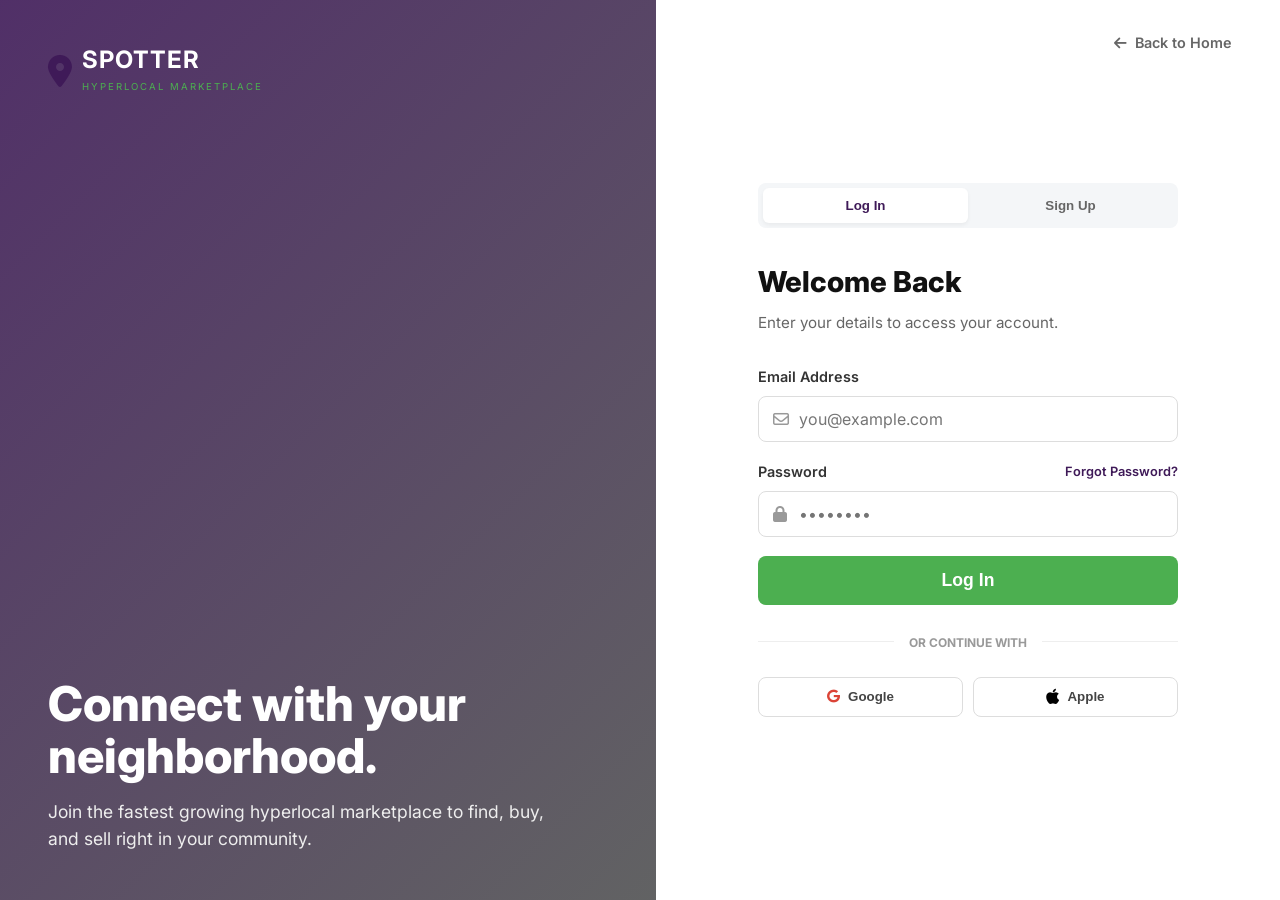
==== auth.html @ ff6d9688 "Initial commit" ====
<!DOCTYPE html>
<html lang="en">
<head>
    <meta charset="UTF-8">
    <meta name="viewport" content="width=device-width, initial-scale=1.0">
    <title>Spotter - Log In / Sign Up</title>
    <link rel="stylesheet" href="styles.css">
    <link rel="preconnect" href="https://fonts.googleapis.com">
    <link rel="preconnect" href="https://fonts.gstatic.com" crossorigin>
    <link href="https://fonts.googleapis.com/css2?family=Inter:wght@400;500;600;700;800&display=swap" rel="stylesheet">
    <link rel="stylesheet" href="https://cdnjs.cloudflare.com/ajax/libs/font-awesome/6.4.0/css/all.min.css">
</head>
<body class="auth-body">

    <div class="auth-container">
        
        <!-- Left Visual Column -->
        <div class="auth-left">
            <div class="auth-overlay"></div>
            <div class="auth-brand">
                <a href="index.html" class="logo-link">
                    <div class="logo-icon">
                        <i class="fa-solid fa-location-dot"></i>
                    </div>
                    <div class="logo-text">
                        <h1 style="color:white;">SPOTTER</h1>
                        <span style="color:var(--green-light);">HYPERLOCAL MARKETPLACE</span>
                    </div>
                </a>
            </div>
            <div class="auth-left-content">
                <h2>Connect with your neighborhood.</h2>
                <p>Join the fastest growing hyperlocal marketplace to find, buy, and sell right in your community.</p>
            </div>
        </div>

        <!-- Right Form Column -->
        <div class="auth-right">
            <div class="auth-form-wrapper">
                
                <!-- Back to Home -->
                <a href="index.html" class="back-home"><i class="fa-solid fa-arrow-left"></i> Back to Home</a>

                <!-- Toggle Switch -->
                <div class="auth-toggle">
                    <button class="toggle-btn active" id="btnShowLogin" onclick="switchAuth('login')">Log In</button>
                    <button class="toggle-btn" id="btnShowSignup" onclick="switchAuth('signup')">Sign Up</button>
                </div>

                <!-- LOGIN FORM -->
                <form id="loginForm" class="auth-form active">
                    <div class="auth-header">
                        <h3>Welcome Back</h3>
                        <p>Enter your details to access your account.</p>
                    </div>

                    <div class="form-group auth-input">
                        <label>Email Address</label>
                        <div class="input-icon-wrap">
                            <i class="fa-regular fa-envelope"></i>
                            <input type="email" placeholder="you@example.com" required>
                        </div>
                    </div>

                    <div class="form-group auth-input">
                        <div style="display:flex; justify-content:space-between; align-items:center;">
                            <label>Password</label>
                            <a href="#" class="forgot-link">Forgot Password?</a>
                        </div>
                        <div class="input-icon-wrap">
                            <i class="fa-solid fa-lock"></i>
                            <input type="password" placeholder="••••••••" required>
                        </div>
                    </div>

                    <button type="submit" class="btn-auth-submit">Log In</button>

                    <div class="auth-divider">
                        <span>OR CONTINUE WITH</span>
                    </div>

                    <div class="social-logins">
                        <button type="button" class="btn-social google">
                            <i class="fa-brands fa-google"></i> Google
                        </button>
                        <button type="button" class="btn-social apple">
                            <i class="fa-brands fa-apple"></i> Apple
                        </button>
                    </div>
                </form>


                <!-- SIGN UP FORM -->
                <form id="signupForm" class="auth-form">
                    <div class="auth-header">
                        <h3>Create an Account</h3>
                        <p>Get started with Spotter today.</p>
                    </div>

                    <div class="form-group auth-input">
                        <label>Full Name</label>
                        <div class="input-icon-wrap">
                            <i class="fa-regular fa-user"></i>
                            <input type="text" placeholder="John Doe" required>
                        </div>
                    </div>

                    <div class="form-group auth-input">
                        <label>Email Address</label>
                        <div class="input-icon-wrap">
                            <i class="fa-regular fa-envelope"></i>
                            <input type="email" placeholder="you@example.com" required>
                        </div>
                    </div>

                    <div class="form-group auth-input">
                        <label>Phone Number</label>
                        <div class="input-icon-wrap">
                            <i class="fa-solid fa-phone"></i>
                            <input type="tel" placeholder="+234 ..." required>
                        </div>
                    </div>

                    <div class="form-group auth-input">
                        <label>Password</label>
                        <div class="input-icon-wrap">
                            <i class="fa-solid fa-lock"></i>
                            <input type="password" placeholder="Create a password" required>
                        </div>
                    </div>

                    <label class="terms-check">
                        <input type="checkbox" required>
                        I agree to the <a href="#">Terms of Service</a> and <a href="#">Privacy Policy</a>.
                    </label>

                    <button type="submit" class="btn-auth-submit">Create Account</button>

                    <div class="auth-divider">
                        <span>OR SIGN UP WITH</span>
                    </div>

                    <div class="social-logins">
                        <button type="button" class="btn-social google">
                            <i class="fa-brands fa-google"></i> Google
                        </button>
                        <button type="button" class="btn-social apple">
                            <i class="fa-brands fa-apple"></i> Apple
                        </button>
                    </div>
                </form>
            </div>
        </div>
    </div>

    <script src="script.js"></script>
</body>
</html>
---- styles.css ----
:root {
    --primary-color: #3f1a58;
    --primary-hover: #502170;
    --secondary-color: #4CAF50;
    --secondary-hover: #45a049;
    --bg-color: #f4f6f8;
    --card-bg: #ffffff;
    --text-main: #333333;
    --text-muted: #666666;
    --border-color: #e0e0e0;
    --green-light: #4CAF50;
    --yellow-light: #FFC107;
    --red-light: #F44336;
    --shadow-sm: 0 2px 4px rgba(0,0,0,0.05);
    --shadow-md: 0 4px 6px rgba(0,0,0,0.1);
    --shadow-lg: 0 10px 15px rgba(0,0,0,0.1);
    --border-radius: 8px;
    --transition: all 0.3s ease;
}

* {
    margin: 0;
    padding: 0;
    box-sizing: border-box;
}

body {
    font-family: 'Inter', sans-serif;
    background-color: var(--bg-color);
    color: var(--text-main);
    line-height: 1.5;
}

a {
    text-decoration: none;
    color: inherit;
}

/* Typography */
h1, h2, h3, h4 {
    font-weight: 700;
}

/* Navbar */
.navbar {
    background-color: var(--card-bg);
    padding: 1rem 2rem;
    box-shadow: var(--shadow-sm);
    position: sticky;
    top: 0;
    z-index: 100;
}

.nav-container {
    max-width: 1400px;
    margin: 0 auto;
    display: flex;
    justify-content: space-between;
    align-items: center;
}

.logo {
    display: flex;
    align-items: center;
    gap: 10px;
}

.logo-icon {
    font-size: 2rem;
    color: var(--primary-color);
    position: relative;
}

.logo-icon .small-glass {
    position: absolute;
    bottom: -5px;
    right: -5px;
    font-size: 1rem;
    background: white;
    border-radius: 50%;
    padding: 2px;
}

.logo-text h1 {
    font-size: 1.5rem;
    color: var(--primary-color);
    letter-spacing: 1px;
    line-height: 1;
}

.logo-text span {
    font-size: 0.6rem;
    color: var(--primary-color);
    letter-spacing: 2px;
}

.nav-links {
    display: flex;
    list-style: none;
    gap: 2rem;
}

.nav-links a {
    font-size: 0.9rem;
    font-weight: 600;
    color: var(--text-main);
    transition: var(--transition);
}

.nav-links a:hover, .nav-links a.active {
    color: var(--primary-color);
}

.btn-primary {
    background-color: var(--primary-color);
    color: white;
    border: none;
    padding: 0.75rem 1.5rem;
    border-radius: var(--border-radius);
    font-weight: 600;
    cursor: pointer;
    display: flex;
    align-items: center;
    gap: 10px;
    transition: var(--transition);
}

.btn-primary:hover {
    background-color: var(--primary-hover);
    transform: translateY(-2px);
    box-shadow: var(--shadow-md);
}

/* Hero Section */
.hero {
    position: relative;
    height: 400px;
    background-image: url('https://images.unsplash.com/photo-1542361345-89e58247f2d5?auto=format&fit=crop&q=80&w=2000');
    background-size: cover;
    background-position: center;
    display: flex;
    align-items: center;
    padding: 0 2rem;
    color: white;
}

.hero-overlay {
    position: absolute;
    inset: 0;
    background: linear-gradient(to right, rgba(0,0,0,0.8) 0%, rgba(0,0,0,0.3) 100%);
    z-index: 1;
}

.hero-content {
    position: relative;
    z-index: 2;
    max-width: 1400px;
    margin: 0 auto;
    width: 100%;
}

.hero-title {
    font-size: 3.5rem;
    font-weight: 800;
    margin-bottom: 0.5rem;
    line-height: 1.1;
    text-transform: uppercase;
}

.hero-subtitle {
    font-size: 1.2rem;
    font-weight: 500;
    color: #4CAF50;
    margin-bottom: 2rem;
}

/* Search Bar */
.search-container {
    max-width: 900px;
}

.search-bar {
    display: flex;
    background: white;
    border-radius: var(--border-radius);
    padding: 0.5rem;
    align-items: center;
    box-shadow: var(--shadow-lg);
}

.location-input, .query-input {
    display: flex;
    align-items: center;
    padding: 0.5rem 1rem;
    flex: 1;
    gap: 10px;
}

.location-input .icon {
    color: var(--primary-color);
    font-size: 1.2rem;
}

.input-group {
    display: flex;
    flex-direction: column;
}

.input-group label {
    font-size: 0.7rem;
    color: var(--text-muted);
}

.input-group input, .query-input input {
    border: none;
    outline: none;
    font-size: 1rem;
    font-weight: 500;
    color: var(--text-main);
    width: 100%;
    font-family: inherit;
}

.search-icon-wrapper {
    background: var(--secondary-color);
    color: white;
    width: 30px;
    height: 30px;
    border-radius: 4px;
    display: flex;
    align-items: center;
    justify-content: center;
}
.search-icon-wrapper.green-wrapper {
    background: var(--green-light);
}

.divider {
    width: 1px;
    height: 40px;
    background-color: var(--border-color);
}

.btn-spot-it {
    background-color: var(--primary-color);
    color: white;
    border: none;
    padding: 1rem 2rem;
    border-radius: var(--border-radius);
    font-weight: 700;
    font-size: 1.1rem;
    cursor: pointer;
    display: flex;
    align-items: center;
    gap: 10px;
    transition: var(--transition);
}

.btn-spot-it:hover {
    background-color: var(--primary-hover);
}

/* Main Layout */
.main-content {
    max-width: 1400px;
    margin: 2rem auto;
    padding: 0 2rem;
    display: grid;
    grid-template-columns: 300px 1fr;
    gap: 1.5rem;
}

/* Cards */
.card {
    background: var(--card-bg);
    border-radius: var(--border-radius);
    box-shadow: var(--shadow-sm);
    overflow: hidden;
}

.card-header {
    background-color: var(--primary-color);
    color: white;
    padding: 1rem;
    font-size: 0.9rem;
    letter-spacing: 1px;
}

.card-body {
    padding: 1.5rem;
}

/* Checkboxes */
.checkbox-container {
    display: flex;
    align-items: center;
    margin-bottom: 1rem;
    cursor: pointer;
    font-size: 1rem;
    font-weight: 500;
    position: relative;
    padding-left: 35px;
}

.checkbox-container input {
    position: absolute;
    opacity: 0;
    cursor: pointer;
    height: 0;
    width: 0;
}

.checkmark {
    position: absolute;
    top: 0;
    left: 0;
    height: 22px;
    width: 22px;
    background-color: #eee;
    border-radius: 4px;
    transition: var(--transition);
}

.checkbox-container:hover input ~ .checkmark {
    background-color: #ccc;
}

.checkbox-container input:checked ~ .checkmark {
    background-color: var(--primary-color);
}

.checkmark:after {
    content: "";
    position: absolute;
    display: none;
}

.checkbox-container input:checked ~ .checkmark:after {
    display: block;
}

.checkbox-container .checkmark:after {
    left: 8px;
    top: 4px;
    width: 5px;
    height: 10px;
    border: solid white;
    border-width: 0 2px 2px 0;
    transform: rotate(45deg);
}

/* Traffic Light */
.distance-traffic {
    margin-top: 2rem;
}

.distance-traffic p {
    font-size: 0.9rem;
    font-weight: 600;
    margin-bottom: 0.5rem;
}

.lights {
    display: flex;
    align-items: center;
    gap: 5px;
}

.light {
    width: 25px;
    height: 25px;
    border-radius: 50%;
    color: white;
    display: flex;
    align-items: center;
    justify-content: center;
    font-size: 0.8rem;
    font-weight: 700;
}

.light.green-light { background-color: var(--green-light); }
.light.yellow-light { background-color: var(--yellow-light); }
.light.red-light { background-color: var(--red-light); }
.light.gray-light { background-color: #d0d0d0; width: 30px; border-radius: 15px;}

.line {
    width: 10px;
    height: 2px;
    background-color: #d0d0d0;
}

/* Map Views */
.map-card {
    position: relative;
    border: 1px solid var(--border-color);
    background-color: #e5e3df; /* Google maps empty color */
}

.small-map {
    height: 350px;
    margin-top: 1.5rem;
}

.large-map {
    height: 400px;
    margin-bottom: 1.5rem;
}

.map-bg {
    width: 100%;
    height: 100%;
    background-image: url('https://images.unsplash.com/photo-1524661135-423995f22d0b?auto=format&fit=crop&q=80&w=1000');
    background-size: cover;
    background-position: center;
    opacity: 0.6; /* to simulate a map look */
}

/* Radar Circle */
.radar-circle {
    position: absolute;
    top: 50%;
    left: 50%;
    transform: translate(-50%, -50%);
    width: 250px;
    height: 250px;
    background-color: rgba(76, 175, 80, 0.2);
    border: 2px solid rgba(76, 175, 80, 0.8);
    border-radius: 50%;
    display: flex;
    align-items: center;
    justify-content: center;
    pointer-events: none;
}

.radar-circle.large-radar {
    width: 300px;
    height: 300px;
}

.center-dot {
    width: 12px;
    height: 12px;
    background-color: var(--secondary-color);
    border: 2px solid white;
    border-radius: 50%;
    box-shadow: 0 0 10px rgba(0,0,0,0.3);
}

/* Map UI Controls */
.map-controls-top {
    position: absolute;
    top: 10px;
    left: 10px;
    z-index: 10;
    display: flex;
    background: white;
    border-radius: 4px;
    box-shadow: rgba(0, 0, 0, 0.3) 0px 1px 4px -1px;
}

.map-btn {
    border: none;
    background: none;
    padding: 8px 12px;
    font-size: 0.8rem;
    font-family: inherit;
    font-weight: 500;
    cursor: pointer;
}

.map-btn.active {
    font-weight: 700;
}

.map-btn:first-child {
    border-right: 1px solid #ddd;
}

.map-fullscreen, .map-zoom-controls, .map-street-view {
    position: absolute;
    right: 10px;
    background: white;
    border-radius: 2px;
    box-shadow: rgba(0, 0, 0, 0.3) 0px 1px 4px -1px;
    z-index: 10;
    display: flex;
    flex-direction: column;
    align-items: center;
    justify-content: center;
    cursor: pointer;
}

.map-fullscreen { top: 10px; width: 30px; height: 30px; }
.map-zoom-controls { bottom: 60px; }
.map-zoom-controls button {
    border: none;
    background: none;
    width: 30px;
    height: 30px;
    cursor: pointer;
}
.map-zoom-controls button:first-child { border-bottom: 1px solid #ddd; }
.map-street-view { bottom: 20px; width: 30px; height: 30px; color: #f5b041; }

/* List View */
.list-view-card {
    background: white;
}

.list-header {
    display: flex;
    border-bottom: 2px solid var(--border-color);
}

.list-header h3 {
    padding: 1rem 2rem;
    font-size: 1rem;
    cursor: pointer;
}

.active-tab {
    border-bottom: 3px solid var(--primary-color);
    color: var(--primary-color);
}

.inactive-tab {
    color: var(--text-muted);
    font-weight: 500;
}

.results-grid {
    padding: 1.5rem;
    display: grid;
    grid-template-columns: repeat(auto-fill, minmax(280px, 1fr));
    gap: 1.5rem;
}

.result-item {
    border: 1px solid var(--border-color);
    border-radius: var(--border-radius);
    overflow: hidden;
    display: flex;
    flex-direction: column;
    transition: var(--transition);
}

.result-item:hover {
    box-shadow: var(--shadow-md);
    transform: translateY(-2px);
}

.item-image {
    height: 150px;
    overflow: hidden;
}

.item-image img {
    width: 100%;
    height: 100%;
    object-fit: cover;
    transition: transform 0.5s ease;
}

.result-item:hover .item-image img {
    transform: scale(1.05);
}

.item-details {
    padding: 1rem;
    display: flex;
    flex-direction: column;
    gap: 0.5rem;
}

.item-details h4 {
    font-size: 1rem;
    color: var(--text-main);
}

.status {
    font-size: 0.85rem;
    color: var(--text-muted);
    display: flex;
    align-items: center;
    gap: 5px;
}

.dot {
    width: 8px;
    height: 8px;
    border-radius: 50%;
}
.dot.green { background-color: var(--green-light); }

.actions {
    display: flex;
    justify-content: space-between;
    align-items: center;
    margin-top: 0.5rem;
}

.chat-link {
    font-size: 0.9rem;
    color: var(--text-main);
    font-weight: 600;
}

.chat-link i {
    color: var(--primary-color);
    margin-right: 5px;
}

.btn-outline {
    background: transparent;
    border: 1px solid var(--primary-color);
    color: var(--primary-color);
    padding: 0.4rem 1rem;
    border-radius: var(--border-radius);
    font-weight: 600;
    cursor: pointer;
    transition: var(--transition);
}
.btn-outline.small {
    padding: 0.2rem 0.6rem;
    font-size: 0.8rem;
}

.btn-outline:hover {
    background: var(--primary-color);
    color: white;
}

.btn-primary.small {
    padding: 0.3rem 0.8rem;
    font-size: 0.8rem;
}

/* Footer */
.footer {
    display: flex;
    justify-content: space-between;
    align-items: center;
    padding: 1.5rem 2rem;
    background: var(--bg-color);
    max-width: 1400px;
    margin: 0 auto;
    border-top: 1px solid var(--border-color);
}

.footer-links {
    display: flex;
    gap: 1.5rem;
}

.footer-links a {
    font-size: 0.9rem;
    color: var(--text-main);
    font-weight: 500;
}

.footer-logo {
    display: flex;
    flex-direction: column;
    align-items: center;
    color: var(--primary-color);
    font-size: 1.5rem;
}

.footer-logo .s-logo {
    font-size: 0.8rem;
    font-weight: 800;
    margin-top: -5px;
}

.copyright {
    font-size: 0.85rem;
    color: var(--text-muted);
    font-weight: 600;
}

/* Responsive */
@media (max-width: 1024px) {
    .main-content {
        grid-template-columns: 1fr;
    }
    .hero-title {
        font-size: 2.5rem;
    }
}
@media (max-width: 768px) {
    .nav-links {
        display: none; /* Hide on mobile for now */
    }
    .search-bar {
        flex-direction: column;
        background: transparent;
        box-shadow: none;
        gap: 10px;
    }
    .location-input, .query-input, .btn-spot-it {
        width: 100%;
        background: white;
        border-radius: var(--border-radius);
    }
    .divider {
        display: none;
    }
    .hero {
        height: auto;
        padding: 4rem 2rem;
    }
    .footer {
        flex-direction: column;
        gap: 1rem;
    }
}

/* ---- NEW MAP VIEW CLASSES ---- */
.map-view-body {
    height: 100vh;
    overflow: hidden;
    display: flex;
    flex-direction: column;
}

.map-view-nav {
    z-index: 1000;
}

.map-view-container {
    flex: 1;
    position: relative;
    width: 100%;
}

.full-map-bg {
    position: absolute;
    top: 0;
    left: 0;
    width: 100%;
    height: 100%;
    background-image: url('https://images.unsplash.com/photo-1524661135-423995f22d0b?auto=format&fit=crop&q=80&w=2000');
    background-size: cover;
    background-position: center;
    z-index: 1;
    overflow: hidden;
}

.floating-search-bar {
    position: absolute;
    top: 20px;
    left: 50%;
    transform: translateX(-50%);
    z-index: 100;
    width: 90%;
    max-width: 900px;
}

.floating-sidebar {
    position: absolute;
    top: 90px;
    left: 20px;
    width: 280px;
    z-index: 100;
    display: flex;
    flex-direction: column;
    gap: 1rem;
    max-height: calc(100vh - 180px);
}

.floating-results {
    display: flex;
    flex-direction: column;
    gap: 1rem;
    overflow-y: auto;
    padding-right: 5px;
}
.floating-results::-webkit-scrollbar {
    width: 6px;
}
.floating-results::-webkit-scrollbar-thumb {
    background-color: rgba(0,0,0,0.2);
    border-radius: 4px;
}

.result-card-horizontal {
    display: flex;
    flex-direction: row;
    height: 100px;
}
.result-card-horizontal .item-image.small {
    width: 100px;
    height: 100%;
}
.result-card-horizontal .item-details {
    padding: 0.5rem;
    gap: 0.2rem;
    flex: 1;
}
.result-card-horizontal .item-details h4 {
    font-size: 0.9rem;
    white-space: nowrap;
    overflow: hidden;
    text-overflow: ellipsis;
}
.result-card-horizontal .status {
    font-size: 0.75rem;
}
.result-card-horizontal .chat-link {
    font-size: 0.75rem;
}
.result-card-horizontal .actions {
    margin-top: auto;
}

.giant-radar {
    position: absolute;
    top: 50%;
    left: 50%;
    transform: translate(-50%, -50%);
    width: 600px;
    height: 600px;
    background-color: rgba(76, 175, 80, 0.2);
    border: 2px solid rgba(76, 175, 80, 0.5);
    border-radius: 50%;
    pointer-events: none;
    z-index: 2;
    display: flex;
    align-items: center;
    justify-content: center;
}
.giant-radar .center-text {
    font-size: 2rem;
    font-weight: 800;
    color: #333;
    text-shadow: 0 0 10px white;
}

.map-controls-top-right {
    position: absolute;
    top: 20px;
    right: 20px;
    z-index: 100;
}
.map-controls-top-right .map-fullscreen {
    position: static;
    margin-bottom: 10px;
}
.map-controls-top-right .map-zoom-controls {
    position: static;
}

/* Map Pins */
.map-pin {
    position: absolute;
    width: 30px;
    height: 30px;
    z-index: 10;
    cursor: pointer;
    transform: translate(-50%, -100%);
    transition: var(--transition);
}
.map-pin > i.fa-location-dot {
    font-size: 36px;
    filter: drop-shadow(0 4px 4px rgba(0,0,0,0.3));
}
.pin-icon {
    position: absolute;
    top: 8px;
    left: 50%;
    transform: translateX(-50%);
    color: white;
    font-size: 14px;
}
.pin-red { color: var(--red-light); }
.pin-green { color: var(--green-light); }
.pin-purple { color: var(--primary-color); }

.map-pin:hover {
    transform: translate(-50%, -105%) scale(1.1);
    z-index: 20;
}
.active-pin {
    z-index: 30;
}

/* Map Popup Info Window */
.map-popup {
    position: absolute;
    bottom: 100%;
    left: 50%;
    transform: translate(-50%, -15px);
    background: white;
    border-radius: var(--border-radius);
    padding: 10px;
    width: 220px;
    box-shadow: var(--shadow-lg);
    cursor: default;
    display: flex;
    flex-direction: column;
    gap: 10px;
}
.map-popup::after {
    content: '';
    position: absolute;
    top: 100%;
    left: 50%;
    margin-left: -10px;
    border-width: 10px;
    border-style: solid;
    border-color: white transparent transparent transparent;
}
.map-popup-close {
    position: absolute;
    top: 5px;
    right: 5px;
    cursor: pointer;
    color: #999;
}
.map-popup-close:hover { color: #333; }
.map-popup-content {
    display: flex;
    gap: 10px;
}
.map-popup-content img {
    width: 60px;
    height: 60px;
    border-radius: 4px;
    object-fit: cover;
}
.map-popup-content .info {
    flex: 1;
}
.map-popup-content .info h4 {
    font-size: 0.9rem;
    line-height: 1.2;
    margin-bottom: 5px;
}
.map-popup-actions {
    display: flex;
    gap: 5px;
    justify-content: space-between;
}
.map-popup-actions button {
    flex: 1;
    padding: 4px 0;
    font-size: 0.75rem;
}

/* ---- CATEGORIES VIEW ---- */
.categories-body {
    background-color: #f8f9fa;
}
.categories-main {
    max-width: 1200px;
    margin: 3rem auto;
    padding: 0 2rem;
    text-align: center;
}
.categories-title {
    font-size: 2.5rem;
    font-weight: 800;
    margin-bottom: 3rem;
    color: #222;
}
.categories-grid {
    display: grid;
    grid-template-columns: repeat(6, 1fr);
    gap: 2rem 1.5rem;
}
.category-item {
    display: flex;
    flex-direction: column;
    align-items: center;
    gap: 1rem;
    transition: var(--transition);
}
.category-item:hover {
    transform: translateY(-5px);
}
.category-icon-box {
    width: 100%;
    aspect-ratio: 1;
    background-color: var(--primary-color);
    border: 4px solid var(--green-light);
    border-radius: 20px;
    display: flex;
    align-items: center;
    justify-content: center;
    box-shadow: var(--shadow-md);
    transition: var(--transition);
}
.category-item:hover .category-icon-box {
    box-shadow: var(--shadow-lg);
    background-color: var(--primary-hover);
}
.category-icon-box i {
    font-size: 4rem;
    color: var(--green-light);
}
.category-name {
    font-size: 0.9rem;
    font-weight: 700;
    color: #111;
    text-transform: uppercase;
}

@media (max-width: 1024px) {
    .categories-grid { grid-template-columns: repeat(4, 1fr); }
}
@media (max-width: 768px) {
    .categories-grid { grid-template-columns: repeat(2, 1fr); }
}

.simple-footer {
    justify-content: space-between;
}

/* ---- BUSINESS SOLUTIONS VIEW ---- */
.bs-body {
    background-color: #f4f6f8;
}
.bs-header {
    text-align: center;
    padding: 3rem 2rem 2rem;
}
.bs-title {
    font-size: 2.8rem;
    font-weight: 800;
    color: #222;
    margin-bottom: 0.5rem;
}
.bs-subtitle {
    font-size: 1.2rem;
    font-weight: 500;
    color: #444;
    text-transform: uppercase;
    letter-spacing: 1px;
}
.bs-container {
    max-width: 1400px;
    margin: 0 auto;
    padding: 2rem;
    display: grid;
    grid-template-columns: 280px 1fr 380px;
    gap: 3rem;
    align-items: start;
}

/* Stepper */
.stepper-column h3, .dashboard-column h3, .pricing-column h3 {
    font-size: 1.5rem;
    font-weight: 800;
    margin-bottom: 2rem;
    text-align: center;
    text-transform: uppercase;
}
.stepper {
    position: relative;
    padding-left: 20px;
    border-left: 4px solid var(--primary-color);
    margin-bottom: 2rem;
    margin-left: 20px;
}
.step-item {
    position: relative;
    margin-bottom: 3.5rem;
}
.step-circle {
    position: absolute;
    left: -42px;
    top: -5px;
    width: 40px;
    height: 40px;
    background-color: var(--primary-color);
    color: white;
    border-radius: 50%;
    display: flex;
    align-items: center;
    justify-content: center;
    font-weight: 700;
    font-size: 1.2rem;
    border: 4px solid #f4f6f8;
}
.step-content h4 {
    font-size: 1rem;
    font-weight: 700;
    text-transform: uppercase;
    margin-bottom: 0.2rem;
    display: flex;
    align-items: center;
    justify-content: space-between;
}
.step-content p {
    font-size: 0.9rem;
    color: var(--text-muted);
}
.step-icon {
    font-size: 1.5rem;
}
.step-progress {
    height: 10px;
    background-color: #ddd;
    border-radius: 5px;
    margin-top: 5px;
    width: 100%;
}
.step-progress .fill {
    height: 100%;
    background-color: var(--green-light);
    border-radius: 5px;
}
.btn-onboarding {
    width: 100%;
    background-color: var(--green-light);
    color: white;
    border: none;
    padding: 1rem;
    border-radius: var(--border-radius);
    font-size: 1.1rem;
    font-weight: 700;
    cursor: pointer;
    transition: var(--transition);
}
.btn-onboarding:hover {
    background-color: var(--secondary-hover);
    transform: translateY(-2px);
}

/* Dashboard Mock */
.dashboard-mock {
    background: white;
    border-radius: 12px;
    box-shadow: var(--shadow-lg);
    border: 2px solid #eee;
    overflow: visible;
    position: relative;
    margin-bottom: 3rem;
}
.db-header {
    background: var(--primary-color);
    color: white;
    padding: 0.8rem 1rem;
    display: flex;
    justify-content: space-between;
    align-items: center;
    border-radius: 10px 10px 0 0;
}
.db-header-left {
    display: flex;
    align-items: center;
    gap: 10px;
    font-weight: 700;
}
.db-header-right {
    display: flex;
    align-items: center;
    gap: 10px;
    font-size: 1.2rem;
}
.db-body {
    padding: 1.5rem;
    display: flex;
    flex-direction: column;
    gap: 1.5rem;
}
.db-top-section {
    display: flex;
    justify-content: space-between;
    border-bottom: 1px solid #eee;
    padding-bottom: 1rem;
}
.db-charts {
    display: grid;
    grid-template-columns: 2fr 1fr;
    gap: 1rem;
}
.db-box {
    border: 1px solid #eee;
    border-radius: 8px;
    padding: 1rem;
}
.db-box h5 {
    font-size: 0.9rem;
    margin-bottom: 1rem;
}
/* Mock bars */
.mock-bar-chart {
    display: flex;
    align-items: flex-end;
    gap: 15px;
    height: 120px;
    border-bottom: 1px solid #ddd;
    border-left: 1px solid #ddd;
    padding-left: 10px;
}
.mock-bar {
    width: 20px;
    background: var(--primary-color);
    border-radius: 2px 2px 0 0;
}
.mock-bar.green { background: var(--green-light); }
/* Mock Pie */
.mock-pie {
    width: 60px;
    height: 60px;
    border-radius: 50%;
    background: conic-gradient(var(--green-light) 0% 60%, var(--primary-color) 60% 100%);
    margin: 0 auto 10px;
}

.db-bottom-grid {
    display: grid;
    grid-template-columns: 1fr 1fr;
    gap: 1rem;
}
/* Table Mock */
.mock-table {
    width: 100%;
    font-size: 0.75rem;
}
.mock-table th {
    text-align: left;
    color: #999;
    border-bottom: 1px solid #eee;
    padding-bottom: 5px;
}
.mock-table td {
    padding: 5px 0;
}

/* Dashboard floating alerts */
.floating-alert {
    position: absolute;
    background: white;
    border-radius: 8px;
    padding: 15px;
    box-shadow: 0 10px 25px rgba(0,0,0,0.15);
    border: 1px solid #eee;
    z-index: 10;
}
.alert-1 { 
    bottom: -30px; 
    left: 10px; 
    display: flex;
    flex-direction: column;
    align-items: center;
}
.alert-2 { 
    top: 50%; 
    right: -30px; 
    display: flex;
    flex-direction: column;
    align-items: center;
}
.floating-alert h5 {
    font-size: 0.8rem;
    margin-bottom: 5px;
}

/* Dashboard Features */
.dashboard-features {
    display: flex;
    justify-content: space-between;
    align-items: flex-end;
    padding: 0 1rem;
}
.feature-item {
    text-align: center;
    font-weight: 700;
    font-size: 1rem;
    color: #333;
    flex: 1;
}
.verified-badge {
    width: 90px;
    height: 90px;
    background: var(--green-light);
    color: white;
    border-radius: 50%;
    display: flex;
    align-items: center;
    justify-content: center;
    font-size: 3rem;
    border: 5px solid #fff;
    box-shadow: var(--shadow-md);
    margin: 0 auto 10px;
    position: relative;
    top: -20px;
}
.verified-badge::after {
    content: '';
    position: absolute;
    inset: -8px;
    border: 2px solid var(--green-light);
    border-radius: 50%;
    border-style: dashed;
}

/* Pricing Cards */
.pricing-cards {
    display: flex;
    gap: 1rem;
    margin-bottom: 1.5rem;
    align-items: flex-end;
}
.pricing-card {
    background: white;
    border-radius: 12px;
    padding: 1.5rem 1rem;
    flex: 1;
    text-align: center;
    box-shadow: var(--shadow-sm);
    border: 1px solid var(--border-color);
    display: flex;
    flex-direction: column;
}
.pricing-card.mega {
    background: var(--primary-color);
    color: white;
    border: 4px solid var(--green-light);
    transform: scale(1.05);
    z-index: 2;
    padding: 2rem 1rem;
}
.pricing-card h4 {
    font-size: 1.2rem;
    font-weight: 800;
    text-transform: uppercase;
}
.pricing-card.mega h4 {
    color: white;
}
.pricing-card .subtitle {
    font-size: 0.9rem;
    margin-bottom: 1.5rem;
}
.pricing-card ul {
    list-style: none;
    text-align: left;
    font-size: 0.85rem;
    flex: 1;
}
.pricing-card ul li {
    margin-bottom: 8px;
    display: flex;
    align-items: center;
    gap: 8px;
}
.pricing-card ul li i {
    color: var(--primary-color);
}
.pricing-card.mega ul li i {
    color: var(--green-light);
}

/* Comparison Table */
.comparison-table {
    width: 100%;
    border-collapse: collapse;
    background: white;
    border-radius: 8px;
    overflow: hidden;
    box-shadow: var(--shadow-sm);
    font-size: 0.9rem;
}
.comparison-table th {
    background: var(--primary-color);
    color: white;
    padding: 0.8rem;
    text-align: left;
}
.comparison-table td {
    padding: 0.8rem;
    border-bottom: 1px solid #eee;
}
.comparison-table td:not(:first-child) {
    text-align: center;
}
.comparison-table tr:last-child td {
    border-bottom: none;
}
.comparison-table .mega-col {
    background: rgba(76, 175, 80, 0.1);
    border-left: 4px solid var(--green-light);
    border-right: 4px solid var(--green-light);
}
.comparison-table th.mega-col {
    border-top: 4px solid var(--green-light);
}
.comparison-table tr:last-child td.mega-col {
    border-bottom: 4px solid var(--green-light);
}
.comparison-table i.fa-check { color: var(--green-light); font-size: 1.1rem; }
.comparison-table i.fa-xmark { color: #ccc; font-size: 1.1rem; }

@media (max-width: 1200px) {
    .bs-container {
        grid-template-columns: 1fr;
    }
}

/* ---- MODAL OVERLAY ---- */
.modal-overlay {
    position: fixed;
    top: 0;
    left: 0;
    width: 100%;
    height: 100%;
    background-color: rgba(0, 0, 0, 0.5);
    z-index: 2000;
    display: none;
    align-items: center;
    justify-content: center;
    backdrop-filter: blur(2px);
}
.modal-overlay.active {
    display: flex;
}
.modal-content {
    background: white;
    width: 90%;
    max-width: 400px;
    border-radius: 12px;
    box-shadow: var(--shadow-lg);
    position: relative;
    overflow: hidden;
}
.modal-close {
    position: absolute;
    top: 15px;
    right: 15px;
    background: none;
    border: none;
    font-size: 1.5rem;
    color: #999;
    cursor: pointer;
    transition: var(--transition);
}
.modal-close:hover {
    color: #333;
}

.modal-step {
    display: none;
    flex-direction: column;
}
.modal-step.active {
    display: flex;
}

.modal-header {
    display: flex;
    align-items: center;
    gap: 15px;
    padding: 1.5rem;
    border-bottom: 1px solid #eee;
}
.step-badge {
    width: 35px;
    height: 35px;
    background: var(--primary-color);
    color: white;
    border-radius: 50%;
    display: flex;
    align-items: center;
    justify-content: center;
    font-weight: 800;
    font-size: 1.2rem;
}
.modal-header h3 {
    font-size: 1.2rem;
    font-weight: 800;
    margin: 0;
    text-transform: uppercase;
}

.modal-body {
    padding: 1.5rem;
    display: flex;
    flex-direction: column;
    gap: 1.5rem;
}
.form-group {
    display: flex;
    flex-direction: column;
    gap: 8px;
}
.form-group label {
    font-weight: 600;
    font-size: 0.9rem;
    color: #333;
}
.form-group input, .form-group select {
    padding: 10px 12px;
    border: 1px solid #ccc;
    border-radius: 6px;
    font-family: inherit;
    font-size: 1rem;
    color: #333;
    outline: none;
    transition: border-color 0.3s;
}
.form-group input:focus, .form-group select:focus {
    border-color: var(--primary-color);
}
.btn-next {
    background-color: var(--green-light);
    color: white;
    border: none;
    padding: 12px;
    border-radius: 6px;
    font-weight: 700;
    font-size: 1.1rem;
    cursor: pointer;
    transition: var(--transition);
    margin-top: 0.5rem;
}
.btn-next:hover {
    background-color: var(--secondary-hover);
}

.upload-box {
    border: 2px dashed #ccc;
    border-radius: 6px;
    padding: 2rem 1rem;
    text-align: center;
    color: #888;
    cursor: pointer;
    background: #fafafa;
    transition: var(--transition);
}
.upload-box:hover {
    border-color: var(--primary-color);
    background: #f0f4ff;
    color: var(--primary-color);
}
.upload-box i {
    font-size: 2rem;
    margin-bottom: 10px;
}
.camera-box {
    height: 150px;
    background: #222;
    border-radius: 6px;
    display: flex;
    flex-direction: column;
    align-items: center;
    justify-content: center;
    color: white;
    gap: 10px;
}
.camera-box i {
    font-size: 2rem;
}
.mock-map-box {
    height: 120px;
    background-image: url('https://images.unsplash.com/photo-1524661135-423995f22d0b?auto=format&fit=crop&q=80&w=400');
    background-size: cover;
    background-position: center;
    border-radius: 6px;
    display: flex;
    align-items: center;
    justify-content: center;
    border: 1px solid #ddd;
}
.mock-map-box i {
    font-size: 2.5rem;
    color: var(--red-light);
    filter: drop-shadow(0 2px 2px rgba(0,0,0,0.5));
}

/* ---- SUPPORT VIEW ---- */
.support-body {
    background-color: #f4f6f8;
}

.support-hero {
    background: #e4e6ea;
    padding: 3rem 2rem 4rem;
    text-align: center;
}
.hero-icon-container {
    font-size: 4rem;
    color: var(--primary-color);
    margin-bottom: 1rem;
    position: relative;
    display: inline-block;
}
.hero-icon-container::after {
    content: '?';
    position: absolute;
    top: 50%;
    left: 50%;
    transform: translate(-50%, -50%);
    font-size: 2.5rem;
    font-weight: 800;
    color: var(--green-light);
    background: #e4e6ea;
    border-radius: 50%;
    width: 40px;
    height: 40px;
    display: flex;
    align-items: center;
    justify-content: center;
    border: 3px solid #e4e6ea;
}
.support-hero h2 {
    font-size: 2rem;
    font-weight: 800;
    color: #111;
    margin-bottom: 2rem;
}
.support-search {
    margin: 0 auto;
    display: flex;
    align-items: center;
    gap: 1.5rem;
    max-width: 1000px;
}
.support-search .search-bar {
    flex: 1;
    box-shadow: 0 4px 15px rgba(0,0,0,0.05);
}
.status-pill {
    background: #d4edda;
    color: #155724;
    padding: 0.8rem 1.2rem;
    border-radius: 6px;
    font-size: 0.85rem;
    font-weight: 600;
    display: flex;
    align-items: center;
    gap: 8px;
    white-space: nowrap;
}

.support-guides {
    max-width: 1400px;
    margin: -3rem auto 3rem;
    padding: 0 2rem;
    display: grid;
    grid-template-columns: repeat(3, 1fr);
    gap: 1.5rem;
}
.guide-card {
    background: white;
    border-radius: 12px;
    padding: 1.5rem;
    box-shadow: var(--shadow-md);
    border: 1px solid #eaeaea;
}
.card-header-flex {
    display: flex;
    align-items: center;
    gap: 15px;
    margin-bottom: 1rem;
}
.guide-icon {
    width: 50px;
    height: 50px;
    background: #f0f4ff;
    color: var(--primary-color);
    border-radius: 8px;
    display: flex;
    align-items: center;
    justify-content: center;
    font-size: 1.5rem;
}
.guide-card.map-bg-card .guide-icon {
    background: #fdf2f2;
    color: #333;
}
.card-header-flex h3 {
    font-size: 1.1rem;
    font-weight: 800;
    line-height: 1.2;
    flex: 1;
}
.guide-card p {
    font-size: 0.9rem;
    color: #444;
    line-height: 1.6;
}
.map-graphic {
    height: 100px;
    background-image: url('https://images.unsplash.com/photo-1524661135-423995f22d0b?auto=format&fit=crop&q=80&w=400');
    background-size: cover;
    background-position: center;
    border-radius: 8px;
    border: 1px solid #ddd;
    position: relative;
}
.map-graphic::after {
    content: '';
    position: absolute;
    top: 50%;
    left: 50%;
    transform: translate(-50%, -50%);
    width: 60px;
    height: 60px;
    background: rgba(76, 175, 80, 0.3);
    border: 1px solid var(--green-light);
    border-radius: 50%;
}

.support-content-grid {
    max-width: 1400px;
    margin: 0 auto 4rem;
    padding: 0 2rem;
    display: grid;
    grid-template-columns: 1fr 400px;
    gap: 2rem;
    align-items: start;
}

/* FAQ Accordion */
.faq-column {
    display: grid;
    grid-template-columns: 1fr 1fr;
    gap: 10px 20px;
}
.faq-item {
    background: white;
    border: 1px solid #ddd;
    border-radius: 6px;
    overflow: hidden;
}
.faq-question {
    padding: 1rem;
    display: flex;
    justify-content: space-between;
    align-items: center;
    cursor: pointer;
    font-weight: 600;
    font-size: 0.95rem;
    transition: var(--transition);
}
.faq-question:hover {
    background: #f9f9f9;
}
.faq-question i {
    color: #888;
    transition: transform 0.3s;
}
.faq-answer {
    padding: 0 1rem;
    max-height: 0;
    overflow: hidden;
    transition: max-height 0.3s ease-out, padding 0.3s ease;
    background: #fafafa;
    border-top: 1px solid transparent;
}
.faq-answer p {
    font-size: 0.85rem;
    color: #555;
}
.faq-item.active .faq-answer {
    max-height: 150px;
    padding: 1rem;
    border-top-color: #eee;
}
.faq-item.active .faq-question i {
    transform: rotate(180deg);
}

/* Contact Column */
.contact-column {
    display: flex;
    flex-direction: column;
    gap: 10px;
}
.contact-title {
    font-size: 1.2rem;
    text-align: center;
    margin-bottom: 0.5rem;
}
.contact-buttons {
    display: flex;
    flex-direction: column;
    gap: 8px;
    margin-bottom: 1.5rem;
}
.btn-contact {
    width: 100%;
    padding: 1rem;
    border: 1px solid #ccc;
    border-radius: 6px;
    font-weight: 700;
    font-size: 0.9rem;
    cursor: pointer;
    display: flex;
    align-items: center;
    justify-content: center;
    gap: 10px;
    transition: var(--transition);
}
.btn-contact.whatsapp {
    background-color: #e8f5e9;
    color: #1b5e20;
    border-color: #c8e6c9;
}
.btn-contact.whatsapp:hover { background-color: #c8e6c9; }

.btn-contact.line, .btn-contact.ticket {
    background-color: #f3e5f5;
    color: var(--primary-color);
    border-color: #e1bee7;
}
.btn-contact.line:hover, .btn-contact.ticket:hover { background-color: #e1bee7; }

/* Ticket Form */
.ticket-form-card {
    background: white;
    padding: 1.5rem;
    border-radius: 8px;
    border: 1px solid #ddd;
}
.ticket-form-card h4 {
    font-size: 1rem;
    margin-bottom: 1rem;
}
.form-row {
    display: flex;
    gap: 10px;
    margin-bottom: 10px;
}
.form-row input {
    flex: 1;
    padding: 8px 10px;
    border: 1px solid #ccc;
    border-radius: 4px;
    outline: none;
    font-family: inherit;
}
.form-group-sm {
    margin-bottom: 10px;
}
.form-group-sm select {
    width: 100%;
    padding: 8px 10px;
    border: 1px solid #ccc;
    border-radius: 4px;
    outline: none;
    font-family: inherit;
    color: #555;
}
.form-row-submit {
    display: flex;
    gap: 10px;
}
.form-row-submit .msg-input {
    flex: 1;
    padding: 8px 10px;
    border: 1px solid #ccc;
    border-radius: 4px;
    outline: none;
}
.btn-submit-ticket {
    background: var(--primary-color);
    color: white;
    border: none;
    padding: 8px 15px;
    border-radius: 4px;
    font-weight: 700;
    cursor: pointer;
    transition: var(--transition);
}
.btn-submit-ticket:hover {
    background: var(--primary-hover);
}

@media (max-width: 1024px) {
    .support-guides { grid-template-columns: 1fr; }
    .support-content-grid { grid-template-columns: 1fr; }
    .faq-column { grid-template-columns: 1fr; }
    .support-search { flex-direction: column; align-items: stretch; }
    .status-pill { align-self: center; }
}

/* ---- AUTH VIEW ---- */
.auth-body {
    height: 100vh;
    overflow: hidden;
    background-color: #f4f6f8;
}
.auth-container {
    display: flex;
    height: 100%;
}
.auth-left {
    flex: 1;
    position: relative;
    background-image: url('https://images.unsplash.com/photo-1542361345-89e58247f2d5?auto=format&fit=crop&q=80&w=2000');
    background-size: cover;
    background-position: center;
    display: flex;
    flex-direction: column;
    justify-content: space-between;
    padding: 3rem;
    color: white;
}
.auth-overlay {
    position: absolute;
    inset: 0;
    background: linear-gradient(135deg, rgba(63, 26, 88, 0.9) 0%, rgba(0, 0, 0, 0.6) 100%);
    z-index: 1;
}
.auth-brand {
    position: relative;
    z-index: 2;
}
.auth-brand .logo-link {
    display: flex;
    align-items: center;
    gap: 10px;
    text-decoration: none;
}
.auth-left-content {
    position: relative;
    z-index: 2;
    max-width: 500px;
}
.auth-left-content h2 {
    font-size: 3rem;
    font-weight: 800;
    line-height: 1.1;
    margin-bottom: 1rem;
}
.auth-left-content p {
    font-size: 1.1rem;
    color: #eee;
    line-height: 1.5;
}

.auth-right {
    flex: 1;
    background: white;
    display: flex;
    flex-direction: column;
    align-items: center;
    justify-content: center;
    position: relative;
    padding: 2rem;
    overflow-y: auto;
}
.auth-form-wrapper {
    width: 100%;
    max-width: 420px;
}
.back-home {
    position: absolute;
    top: 2rem;
    right: 3rem;
    color: #666;
    font-size: 0.9rem;
    font-weight: 600;
    display: flex;
    align-items: center;
    gap: 8px;
    transition: var(--transition);
}
.back-home:hover {
    color: var(--primary-color);
}
.auth-toggle {
    display: flex;
    background: #f4f6f8;
    border-radius: 8px;
    padding: 5px;
    margin-bottom: 2rem;
}
.toggle-btn {
    flex: 1;
    padding: 10px 0;
    border: none;
    background: transparent;
    font-weight: 700;
    color: #666;
    border-radius: 6px;
    cursor: pointer;
    transition: var(--transition);
}
.toggle-btn.active {
    background: white;
    color: var(--primary-color);
    box-shadow: var(--shadow-sm);
}

.auth-form {
    display: none;
    animation: fadeIn 0.3s ease;
}
.auth-form.active {
    display: block;
}
@keyframes fadeIn {
    from { opacity: 0; transform: translateY(10px); }
    to { opacity: 1; transform: translateY(0); }
}

.auth-header {
    margin-bottom: 2rem;
}
.auth-header h3 {
    font-size: 1.8rem;
    font-weight: 800;
    color: #111;
    margin-bottom: 0.5rem;
}
.auth-header p {
    color: #666;
    font-size: 0.95rem;
}

.auth-input {
    margin-bottom: 1.2rem;
}
.input-icon-wrap {
    position: relative;
    display: flex;
    align-items: center;
}
.input-icon-wrap i {
    position: absolute;
    left: 15px;
    color: #999;
}
.input-icon-wrap input {
    width: 100%;
    padding: 12px 15px 12px 40px;
    border: 1px solid #ddd;
    border-radius: 8px;
    font-family: inherit;
    font-size: 1rem;
    color: #333;
    transition: border-color 0.3s;
}
.input-icon-wrap input:focus {
    border-color: var(--primary-color);
    outline: none;
}
.forgot-link {
    font-size: 0.8rem;
    color: var(--primary-color);
    font-weight: 600;
}
.forgot-link:hover {
    text-decoration: underline;
}
.terms-check {
    display: flex;
    align-items: center;
    gap: 10px;
    font-size: 0.8rem;
    color: #666;
    margin-bottom: 1.5rem;
    cursor: pointer;
}
.terms-check a {
    color: var(--primary-color);
    font-weight: 600;
}
.btn-auth-submit {
    width: 100%;
    background: var(--green-light);
    color: white;
    border: none;
    padding: 14px;
    border-radius: 8px;
    font-size: 1.1rem;
    font-weight: 700;
    cursor: pointer;
    transition: var(--transition);
    margin-bottom: 1.5rem;
}
.btn-auth-submit:hover {
    background: var(--secondary-hover);
    transform: translateY(-2px);
    box-shadow: var(--shadow-md);
}

.auth-divider {
    position: relative;
    text-align: center;
    margin-bottom: 1.5rem;
}
.auth-divider::before {
    content: '';
    position: absolute;
    top: 50%;
    left: 0;
    width: 100%;
    height: 1px;
    background: #eee;
    z-index: 1;
}
.auth-divider span {
    position: relative;
    background: white;
    padding: 0 15px;
    font-size: 0.75rem;
    font-weight: 700;
    color: #999;
    z-index: 2;
}

.social-logins {
    display: flex;
    gap: 10px;
}
.btn-social {
    flex: 1;
    display: flex;
    align-items: center;
    justify-content: center;
    gap: 8px;
    padding: 10px;
    background: white;
    border: 1px solid #ddd;
    border-radius: 8px;
    font-weight: 600;
    color: #444;
    cursor: pointer;
    transition: var(--transition);
}
.btn-social:hover {
    background: #f9f9f9;
    border-color: #ccc;
}
.btn-social.google i { color: #DB4437; }
.btn-social.apple i { color: #000; font-size: 1.1rem; }

@media (max-width: 768px) {
    .auth-left { display: none; }
    .auth-body { overflow: auto; }
    .back-home { position: static; display: inline-block; margin-bottom: 2rem; }
}

/* ---- PROFILE VIEW ---- */
.profile-body {
    background-color: #f8f9fa;
    padding-bottom: 60px; /* Space for sticky escrow banner */
}

/* Header Section */
.profile-header {
    background: white;
    padding: 2rem 0;
    box-shadow: 0 4px 15px rgba(0,0,0,0.05);
    position: relative;
    z-index: 10;
}
.ph-container {
    max-width: 1400px;
    margin: 0 auto;
    padding: 0 2rem;
    display: flex;
    justify-content: space-between;
    align-items: flex-start;
}
.ph-title-row {
    display: flex;
    align-items: center;
    gap: 1.5rem;
    margin-bottom: 1rem;
}
.ph-title-row h2 {
    font-size: 2.5rem;
    font-weight: 800;
    color: var(--primary-color);
    margin: 0;
}
.verified-seller-badge {
    background: #e8f5e9;
    border-radius: 6px;
    overflow: hidden;
    display: inline-flex;
    flex-direction: column;
}
.vsb-top {
    padding: 6px 12px;
    font-weight: 800;
    font-size: 0.85rem;
    color: #1b5e20;
    display: flex;
    align-items: center;
    gap: 6px;
    border-bottom: 1px solid rgba(0,0,0,0.05);
}
.vsb-bottom {
    display: flex;
    gap: 10px;
    padding: 4px 12px;
    font-size: 0.75rem;
    color: #333;
    background: rgba(255,255,255,0.5);
}
.vsb-bottom i {
    color: var(--green-light);
}

.ph-signal-row {
    display: flex;
    align-items: center;
    gap: 15px;
    margin-bottom: 1rem;
    font-size: 1.1rem;
}
.ph-signal-row .dot {
    display: inline-block;
    width: 12px;
    height: 12px;
    border-radius: 50%;
    margin-right: 5px;
}
.ph-signal-row .dot.green { background: var(--green-light); }

.ph-stats-row {
    display: flex;
    align-items: center;
    gap: 15px;
    font-size: 1.05rem;
    color: #333;
}
.ph-stats-row .divider {
    color: #ccc;
}

.ph-right {
    display: flex;
    flex-direction: column;
    gap: 10px;
    min-width: 320px;
}
.btn-chat-now {
    background: var(--green-light);
    color: white;
    border: none;
    padding: 15px;
    border-radius: 8px;
    font-size: 1.4rem;
    font-weight: 800;
    display: flex;
    align-items: center;
    justify-content: center;
    gap: 10px;
    cursor: pointer;
    transition: var(--transition);
}
.btn-chat-now:hover {
    background: var(--secondary-hover);
}
.ph-btn-group {
    display: flex;
    gap: 10px;
}
.btn-outline-dark {
    flex: 1;
    background: transparent;
    border: 1px solid #333;
    color: #333;
    padding: 10px;
    border-radius: 8px;
    font-weight: 700;
    display: flex;
    align-items: center;
    justify-content: center;
    gap: 8px;
    cursor: pointer;
    transition: var(--transition);
}
.btn-outline-dark:hover {
    background: #f0f0f0;
}

/* Main Area */
.profile-main-area {
    position: relative;
    padding: 3rem 0;
    min-height: 800px;
}
.profile-map-bg {
    position: absolute;
    inset: 0;
    background-image: url('https://images.unsplash.com/photo-1524661135-423995f22d0b?auto=format&fit=crop&q=80&w=2000');
    background-size: cover;
    background-position: center;
    opacity: 0.3;
    z-index: 0;
}
.pm-container {
    position: relative;
    z-index: 2;
    max-width: 1400px;
    margin: 0 auto;
    padding: 0 2rem;
    display: grid;
    grid-template-columns: 300px 1fr;
    gap: 2rem;
    align-items: start;
}

/* Sidebar */
.pm-sidebar-card {
    background: white;
    border-radius: 12px;
    padding: 1.5rem;
    box-shadow: var(--shadow-md);
    border: 1px solid #eee;
}
.sidebar-section {
    margin-bottom: 1.5rem;
}
.sidebar-section h4 {
    font-size: 1rem;
    font-weight: 800;
    margin-bottom: 0.5rem;
    color: #111;
}
.sidebar-section p {
    font-size: 0.9rem;
    color: #444;
    line-height: 1.5;
}
.sidebar-map {
    width: 100%;
    height: 250px;
    background-image: url('https://images.unsplash.com/photo-1524661135-423995f22d0b?auto=format&fit=crop&q=80&w=600');
    background-size: cover;
    background-position: center;
    border-radius: 8px;
    position: relative;
    display: flex;
    align-items: center;
    justify-content: center;
    border: 1px solid #ddd;
    overflow: hidden;
}
.radar-circle-small {
    width: 150px;
    height: 150px;
    background: rgba(76, 175, 80, 0.2);
    border: 1px solid var(--green-light);
    border-radius: 50%;
    display: flex;
    align-items: center;
    justify-content: center;
    position: relative;
}
.radar-circle-small::after {
    content: '';
    position: absolute;
    width: 250px;
    height: 250px;
    border: 1px dashed rgba(76, 175, 80, 0.5);
    border-radius: 50%;
}
.radar-tooltip {
    position: absolute;
    bottom: -35px;
    background: white;
    padding: 5px 10px;
    border-radius: 4px;
    font-size: 0.8rem;
    font-weight: 600;
    box-shadow: var(--shadow-sm);
    white-space: nowrap;
    z-index: 10;
}

/* Products Grid */
.pm-products {
    display: grid;
    grid-template-columns: repeat(4, 1fr);
    gap: 1.5rem;
}
.product-card {
    background: white;
    border-radius: 12px;
    overflow: hidden;
    box-shadow: var(--shadow-sm);
    border: 1px solid #eaeaea;
    transition: var(--transition);
}
.product-card:hover {
    transform: translateY(-5px);
    box-shadow: var(--shadow-md);
}
.p-image-wrap {
    position: relative;
    height: 200px;
    background: #f8f8f8;
}
.p-image-wrap img {
    width: 100%;
    height: 100%;
    object-fit: cover;
}
.gr-badge {
    position: absolute;
    top: 10px;
    right: 10px;
    background: white;
    border-radius: 12px;
    padding: 3px 6px;
    display: flex;
    gap: 4px;
    box-shadow: 0 2px 5px rgba(0,0,0,0.1);
    font-size: 0.7rem;
    font-weight: 800;
}
.gr-badge .g { color: white; background: var(--green-light); width: 16px; height: 16px; border-radius: 50%; display: flex; align-items: center; justify-content: center; }
.gr-badge .r { color: white; background: var(--red-light); width: 16px; height: 16px; border-radius: 50%; display: flex; align-items: center; justify-content: center; }

.p-info {
    padding: 1rem;
}
.p-info h4 {
    font-size: 1rem;
    margin-bottom: 0.5rem;
    color: #222;
}
.p-price-row {
    display: flex;
    justify-content: space-between;
    align-items: center;
    margin-bottom: 1rem;
}
.p-price-row .price {
    font-size: 1.2rem;
    font-weight: 800;
    color: var(--primary-color);
}
.p-price-row .stock {
    font-size: 0.8rem;
    color: #666;
}
.btn-add-cart {
    width: 100%;
    background: var(--primary-color);
    color: white;
    border: none;
    padding: 10px;
    border-radius: 6px;
    font-weight: 700;
    cursor: pointer;
    transition: var(--transition);
    display: flex;
    align-items: center;
    justify-content: center;
    gap: 8px;
}
.btn-add-cart:hover {
    background: var(--primary-hover);
}

/* Floating Verification Boxes on Products */
.floating-verification-box {
    position: absolute;
    right: -10px;
    background: white;
    padding: 6px 10px;
    border-radius: 6px;
    box-shadow: 0 4px 10px rgba(0,0,0,0.15);
    border: 1px solid #eee;
    z-index: 5;
    min-width: 150px;
}
.fv-header {
    display: flex;
    align-items: center;
    gap: 6px;
    font-weight: 800;
    font-size: 0.8rem;
    margin-bottom: 2px;
}
.fv-dots {
    margin-left: auto;
    display: flex;
    gap: 2px;
    font-size: 0.6rem;
    color: white;
}
.fv-dots .g { background: var(--green-light); padding: 2px 4px; border-radius: 4px; }
.fv-dots .y { background: var(--yellow-light); padding: 2px 4px; border-radius: 4px; }
.floating-verification-box p {
    font-size: 0.7rem;
    color: #555;
    margin: 0;
    line-height: 1.2;
}

/* Escrow Banner */
.escrow-banner {
    position: fixed;
    bottom: 0;
    left: 0;
    width: 100%;
    background: #fdfdfd;
    border-top: 1px solid #e0e0e0;
    padding: 12px 20px;
    z-index: 50;
    box-shadow: 0 -2px 10px rgba(0,0,0,0.05);
}
.escrow-content {
    max-width: 1400px;
    margin: 0 auto;
    display: flex;
    align-items: center;
    justify-content: center;
    gap: 10px;
    font-size: 0.95rem;
    color: #333;
}
.escrow-content i {
    color: var(--primary-color);
    font-size: 1.2rem;
}

@media (max-width: 1200px) {
    .pm-products { grid-template-columns: repeat(3, 1fr); }
}
@media (max-width: 1024px) {
    .ph-container { flex-direction: column; gap: 1.5rem; }
    .pm-container { grid-template-columns: 1fr; }
}
@media (max-width: 768px) {
    .pm-products { grid-template-columns: repeat(2, 1fr); }
    .ph-title-row { flex-direction: column; align-items: flex-start; gap: 0.5rem; }
    .ph-stats-row { flex-wrap: wrap; }
}
@media (max-width: 480px) {
    .pm-products { grid-template-columns: 1fr; }
}
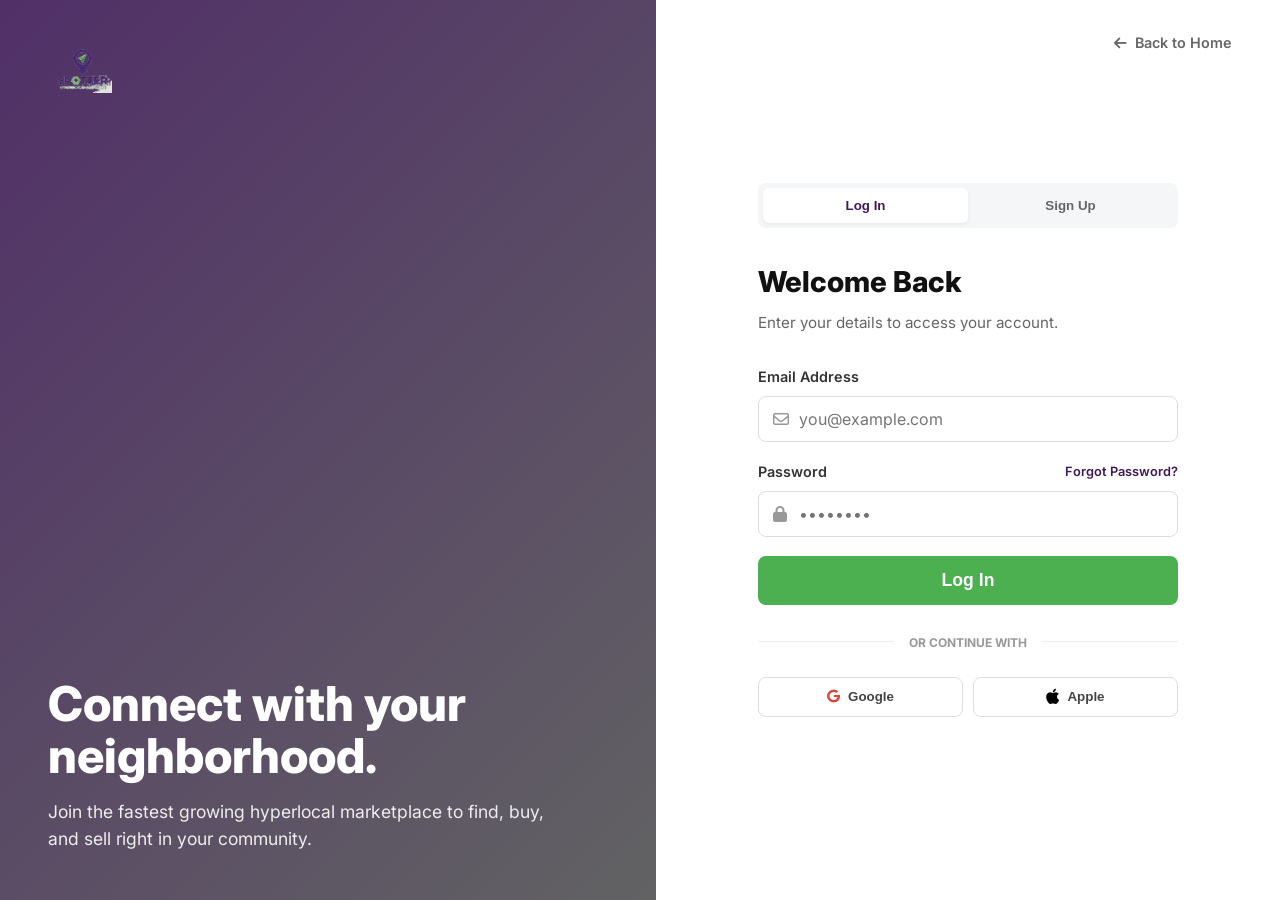
==== commit af2ec3c7: "Update logo image across all pages" ====
--- a/auth.html
+++ b/auth.html
@@ -18,14 +18,8 @@
         <div class="auth-left">
             <div class="auth-overlay"></div>
             <div class="auth-brand">
-                <a href="index.html" class="logo-link">
-                    <div class="logo-icon">
-                        <i class="fa-solid fa-location-dot"></i>
-                    </div>
-                    <div class="logo-text">
-                        <h1 style="color:white;">SPOTTER</h1>
-                        <span style="color:var(--green-light);">HYPERLOCAL MARKETPLACE</span>
-                    </div>
+                <a href="index.html" class="logo-link" style="display:flex; align-items:center; text-decoration:none;">
+                    <img src="logo.png" alt="Spotter Logo" class="brand-logo">
                 </a>
             </div>
             <div class="auth-left-content">
--- a/styles.css
+++ b/styles.css
@@ -65,6 +65,12 @@
     gap: 10px;
 }
 
+.brand-logo {
+    max-height: 45px;
+    width: auto;
+    object-fit: contain;
+}
+
 .logo-icon {
     font-size: 2rem;
     color: var(--primary-color);
@@ -129,6 +135,15 @@
     background-color: var(--primary-hover);
     transform: translateY(-2px);
     box-shadow: var(--shadow-md);
+}
+
+.hamburger {
+    display: none;
+    background: none;
+    border: none;
+    font-size: 1.5rem;
+    color: var(--primary-color);
+    cursor: pointer;
 }
 
 /* Hero Section */
@@ -687,9 +702,39 @@
         font-size: 2.5rem;
     }
 }
+
+.mobile-only {
+    display: none;
+}
+
 @media (max-width: 768px) {
+    .mobile-only {
+        display: block;
+    }
+    
+    .hamburger {
+        display: block;
+    }
+    
     .nav-links {
-        display: none; /* Hide on mobile for now */
+        display: none;
+        flex-direction: column;
+        position: absolute;
+        top: 100%;
+        left: 0;
+        width: 100%;
+        background: var(--card-bg);
+        padding: 1rem 2rem;
+        box-shadow: var(--shadow-sm);
+        gap: 1rem;
+    }
+    
+    .nav-links.active {
+        display: flex;
+    }
+
+    .nav-container .login-btn {
+        display: none; /* Hide desktop login button, we could move it to nav-links or keep it small */
     }
     .search-bar {
         flex-direction: column;
@@ -2533,3 +2578,80 @@
 @media (max-width: 480px) {
     .pm-products { grid-template-columns: 1fr; }
 }
+
+/* ---- MODERN MOBILE MENU OVERRIDES ---- */
+.nav-overlay {
+    display: none;
+    position: fixed;
+    inset: 0;
+    background: rgba(0,0,0,0.6);
+    z-index: 90;
+    opacity: 0;
+    transition: opacity 0.3s ease;
+    backdrop-filter: blur(3px);
+}
+.nav-overlay.active {
+    display: block;
+    opacity: 1;
+}
+
+@media (max-width: 768px) {
+    /* Override old nav-links */
+    .nav-links {
+        position: fixed !important;
+        top: 0 !important;
+        right: -300px !important;
+        left: auto !important;
+        width: 280px !important;
+        height: 100vh !important;
+        background: rgba(255, 255, 255, 0.85) !important;
+        backdrop-filter: blur(12px) !important;
+        -webkit-backdrop-filter: blur(12px) !important;
+        flex-direction: column !important;
+        align-items: flex-start !important;
+        padding: 80px 20px 30px !important;
+        box-shadow: -5px 0 15px rgba(0,0,0,0.1) !important;
+        transition: right 0.3s cubic-bezier(0.4, 0, 0.2, 1) !important;
+        z-index: 1000 !important;
+        display: flex !important;
+        margin: 0 !important;
+        overflow-y: auto;
+    }
+    .nav-links.active {
+        right: 0 !important;
+    }
+    .nav-links li {
+        width: 100%;
+        margin-bottom: 10px;
+    }
+    .nav-links a {
+        font-size: 1.1rem !important;
+        display: block !important;
+        padding: 12px 15px !important;
+        border-bottom: 1px solid #f0f0f0 !important;
+        border-radius: 6px;
+    }
+    .nav-links a:hover, .nav-links a.active {
+        background: #f4f6f8;
+        border-bottom-color: transparent !important;
+    }
+    .hamburger {
+        display: block !important;
+        z-index: 1010 !important;
+        position: relative !important;
+    }
+    .hamburger i {
+        transition: transform 0.3s ease !important;
+    }
+    .hamburger.active i::before {
+        content: "\f00d" !important; /* FontAwesome xmark */
+    }
+    .hamburger.active i {
+        transform: rotate(90deg) !important;
+        color: var(--primary-color) !important;
+    }
+    /* Hide the original login button from the navbar header since it's in the menu now */
+    .nav-container > .login-btn {
+        display: none !important;
+    }
+}
